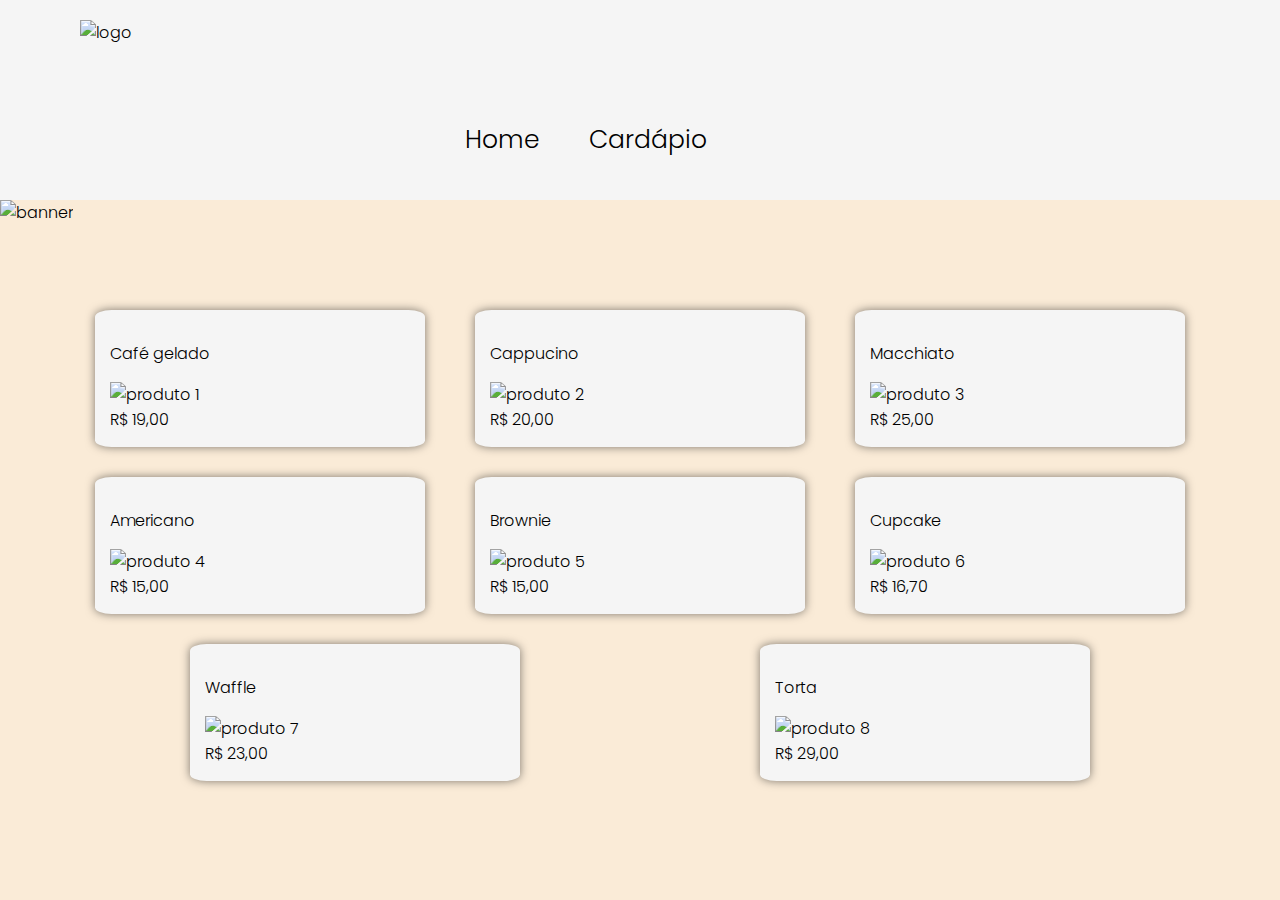
==== cardapio.html @ 8c59f695 "Add files via upload" ====
<!DOCTYPE html>
<html lang="pt-br">

<head>
    <meta charset="UTF-8">
    <meta name="viewport" content="width=device-width, initial-scale=1.0">
    <link rel="stylesheet" href="css/styles.css">
    <title>site</title>
    <link
        href="https://fonts.googleapis.com/css2?family=Poppins:ital,wght@0,100;0,200;0,300;0,400;0,500;0,600;0,700;0,800;0,900;1,100;1,200;1,300;1,400;1,500;1,600;1,700;1,800;1,900&display=swap"
        rel="stylesheet">
        <link rel="stylesheet" href="css/style.css">
    <title>promoção</title>
</head>
<body>
<header> 
    <img src="imagem/logo lumiere.png" class="logo" alt="logo">

<nav class="menu">
    <ul>
        <li><a href="Home.html">Home</a></li>
        <li><a href="cardapio.html">Cardápio</a></li>
    </ul>
    </nav>
    </header>

    <section>
        <img src="imagem/vitrine.jpg" width="100%" alt="banner">
    
        </section>



<main>
    <section class="conteiner">

    <div class="product">
        <p>Café gelado</p>
        <img src="imagem/café gelado.jpg" alt="produto 1">
        <div>R$ 19,00</div>
    </div>

    <div class="product ">
            <p>Cappucino</p>
            <img src="imagem/cappucino.jpg" alt="produto 2">
            <div>R$ 20,00</div>
        </div>

        <div class="product">
            <p>Macchiato</p>
            <img src="imagem/frapuccino.jpg" alt="produto 3">
            <div>R$ 25,00</div>
        </div>

        <div class="product">
            <p>Americano</p>
            <img src="imagem/americano.jpg" alt="produto 4">
            <div>R$ 15,00</div>
        </div>

        <div class="product">
            <p>Brownie</p>
            <img src="imagem/brownie.jpg" alt="produto 5">
            <div>R$ 15,00</div>
        </div>

        <div class="product">
            <p>Cupcake</p>
            <img src="imagem/cupcake.jpg" alt="produto 6">
            <div>R$ 16,70</div>
        </div>

        <div class="product">
            <p>Waffle</p>
            <img src="imagem/waffle.jpg" alt="produto 7">
            <div>R$ 23,00</div>
        </div>

        <div class="product">
            <p>Torta</p>
            <img src="imagem/torta.jpg" alt="produto 8">
            <div>R$ 29,00</div>
        </div>
---- css/styles.css ----
body {
    font-family: "Poppins", sans-serif;
    font-weight: 300;
    font-style: normal;
    margin: 0%;
    padding: relative;
    background-color: antiquewhite;
}

h2 {
    text-transform: uppercase;
}

.logo {
    position: relative;
    float: left;
    margin: 20px 20px 0 80px;
    width: 300px;
}

.menu {
    position: relative;
    float: left;
}

nav ul li {
    color: rgb(0, 0, 0);
    text-transform: capitalize;
    list-style: none;
    position: relative;
    float: left;
    padding: 25px;
    margin-top: 80px;
    font-size: 25px;
}

nav ul li a {
    color: rgb(0, 0, 0);
    text-decoration: none;

}

nav ul li a:hover {
    color: rgb(255, 255, 255);
    text-decoration: none;
    background-color: #bdb7b5cc;
    height: 15px;
    padding: 5px;
    font-size: 20px;
}



header {
    background-color: whitesmoke;
    height: 200px;
}

main {
    
    height: auto;
    margin: 0;
    padding: 50px;
}

.divisor {
    width: 100%;
    height: 80px;
    background-color: whitesmoke
}

image {
    display: block;
}

.conteiner {
    display: flex;
    flex-wrap: wrap;
    justify-content: space-around;
    padding: 20px;
}

.product {
    background-color: whitesmoke;
    width: 300px;
    margin: 15px;
    padding: 15px;
    box-shadow: 0 0 10px rgb(0, 0, 0, 0.5);
    border-radius: 5%;
}

.product img {
    max-width: 100%;
    height: auto;
}

.product h3 {
    font-size: 20px;
    color: #333;
}

.product .price {
    font-size: 18px;
    color: #312922;
}

.informacao {}

.about-section {
    display: flex;
    /* Faz com que a imagem e o texto fiquem lado a lado */
    align-items: center;
    /* Alinha verticalmente no centro */
    justify-content: space-between;
    /* Coloca espaço entre a imagem e o texto */
    margin-top: 30px;
}

.about-section .image {
    flex: 1;
    /* Tamanho proporcional para a imagem */
    margin-right: 20px;
    /* Espaçamento entre imagem e texto */
    margin-bottom: 40px;
    background-color: whitesmoke;
    padding: 20px;
    border-radius: 5%;
    box-shadow: 0 0 10px rgb(0, 0, 0, 0.5);
}

.about-section .text {
    flex: 2;
    /* O texto vai ocupar o dobro de espaço em relação à imagem */
}

.about-section img {
    max-width: 100%;
    /* Garante que a imagem não fique maior que o container */
    height: auto;
    /* Mantém a proporção da imagem */
}


.centralizar {
    margin: 0% auto;
    max-width: 100%;
    width: 1200px;
}


footer{
    color: rgb(0, 0, 0);
    background-color: whitesmoke;
    text-align: left;
    height: 80px;
    width: 100%;
    position: relative;
    float: left;
    clear: both;
}
footer p{
    text-align: center;
}
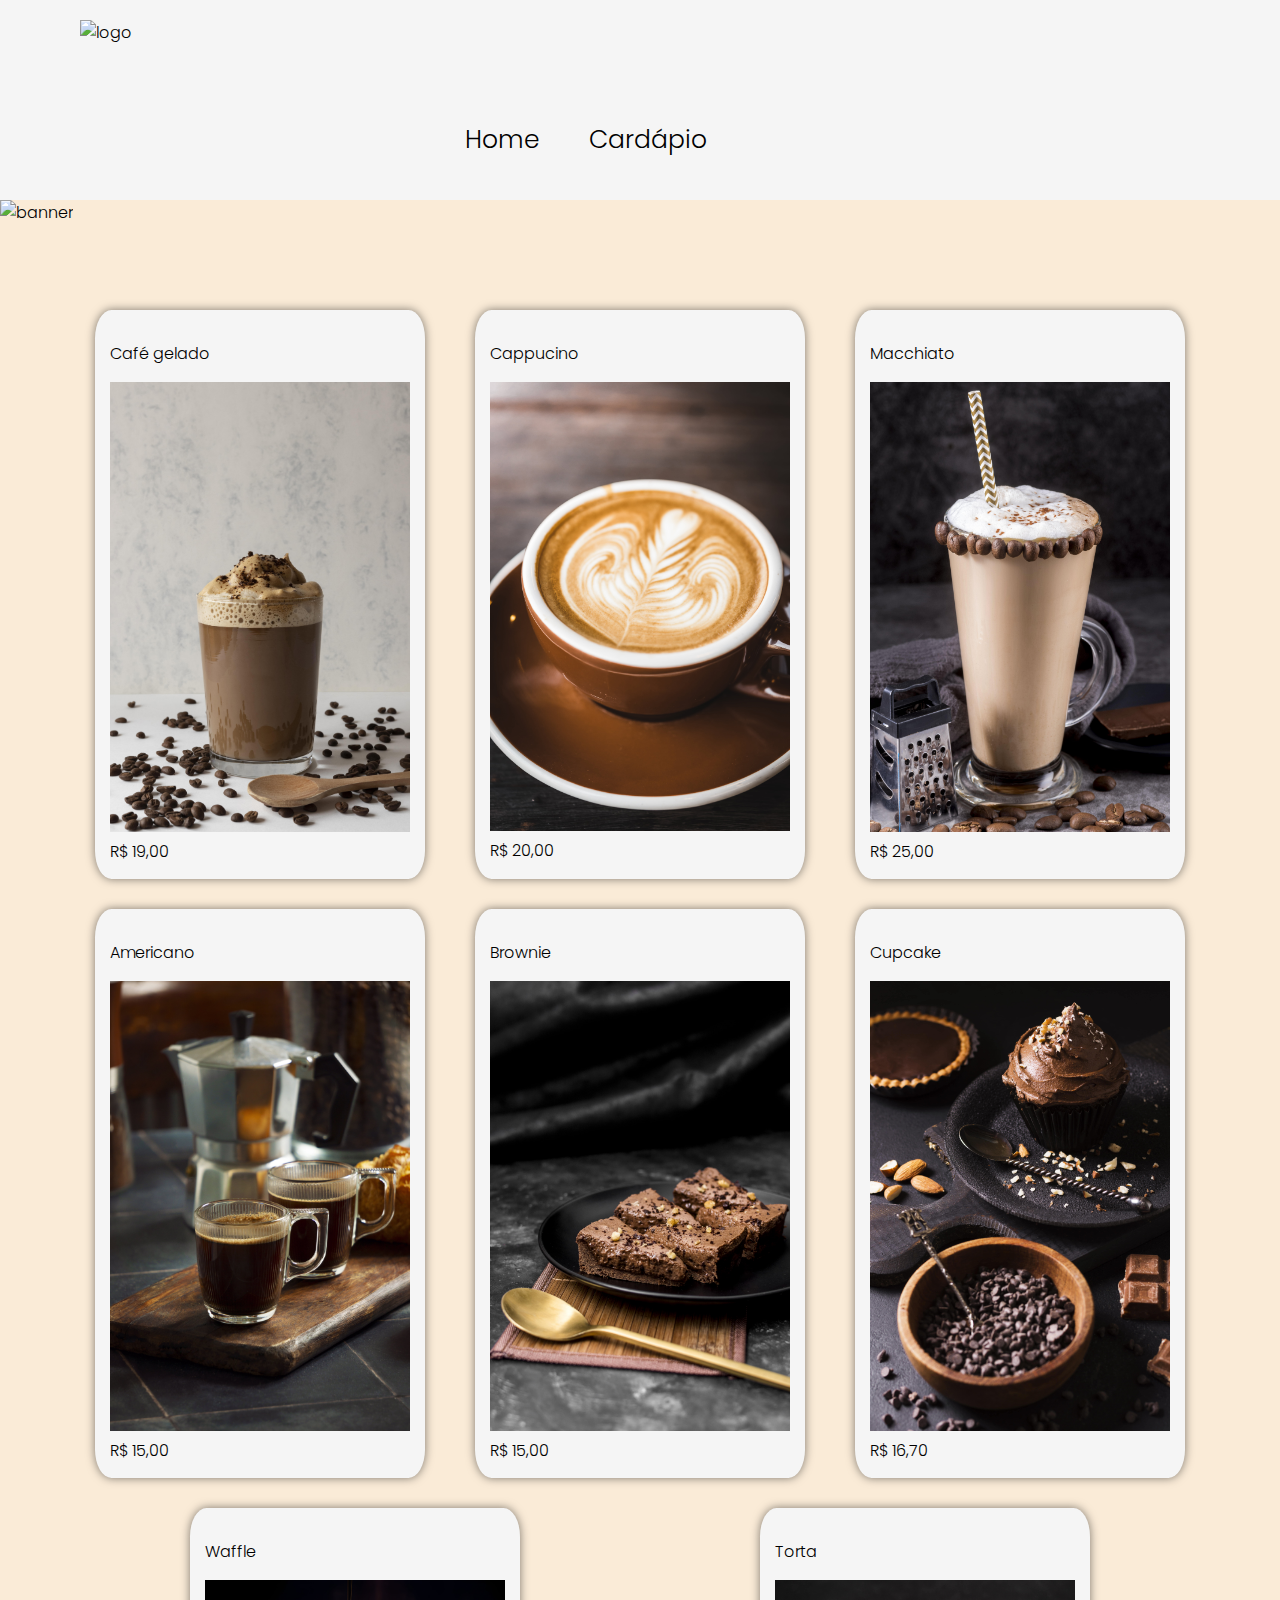
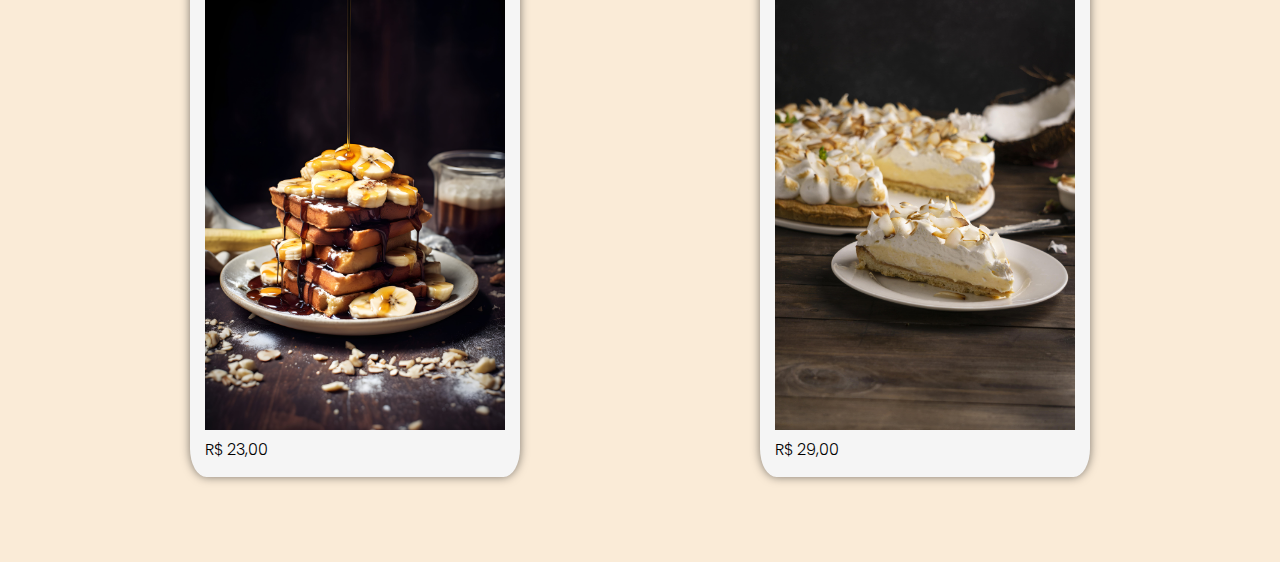
==== commit 182e87c6: "Add files via upload" ====
--- a/cardapio.html
+++ b/cardapio.html
@@ -36,49 +36,49 @@
 
     <div class="product">
         <p>Café gelado</p>
-        <img src="imagem/café gelado.jpg" alt="produto 1">
+        <img src="imagem/café gelado-min.jpg" alt="produto 1">
         <div>R$ 19,00</div>
     </div>
 
     <div class="product ">
             <p>Cappucino</p>
-            <img src="imagem/cappucino.jpg" alt="produto 2">
+            <img src="imagem/cappucino-min.jpg" alt="produto 2">
             <div>R$ 20,00</div>
         </div>
 
         <div class="product">
             <p>Macchiato</p>
-            <img src="imagem/frapuccino.jpg" alt="produto 3">
+            <img src="imagem/frapuccino-min.jpg" alt="produto 3">
             <div>R$ 25,00</div>
         </div>
 
         <div class="product">
             <p>Americano</p>
-            <img src="imagem/americano.jpg" alt="produto 4">
+            <img src="imagem/americano-min.jpg" alt="produto 4">
             <div>R$ 15,00</div>
         </div>
 
         <div class="product">
             <p>Brownie</p>
-            <img src="imagem/brownie.jpg" alt="produto 5">
+            <img src="imagem/brownie-min.jpg" alt="produto 5">
             <div>R$ 15,00</div>
         </div>
 
         <div class="product">
             <p>Cupcake</p>
-            <img src="imagem/cupcake.jpg" alt="produto 6">
+            <img src="imagem/cupcake-min.jpg" alt="produto 6">
             <div>R$ 16,70</div>
         </div>
 
         <div class="product">
             <p>Waffle</p>
-            <img src="imagem/waffle.jpg" alt="produto 7">
+            <img src="imagem/waffle-min.jpg" alt="produto 7">
             <div>R$ 23,00</div>
         </div>
 
         <div class="product">
             <p>Torta</p>
-            <img src="imagem/torta.jpg" alt="produto 8">
+            <img src="imagem/torta-min.jpg" alt="produto 8">
             <div>R$ 29,00</div>
         </div>
     
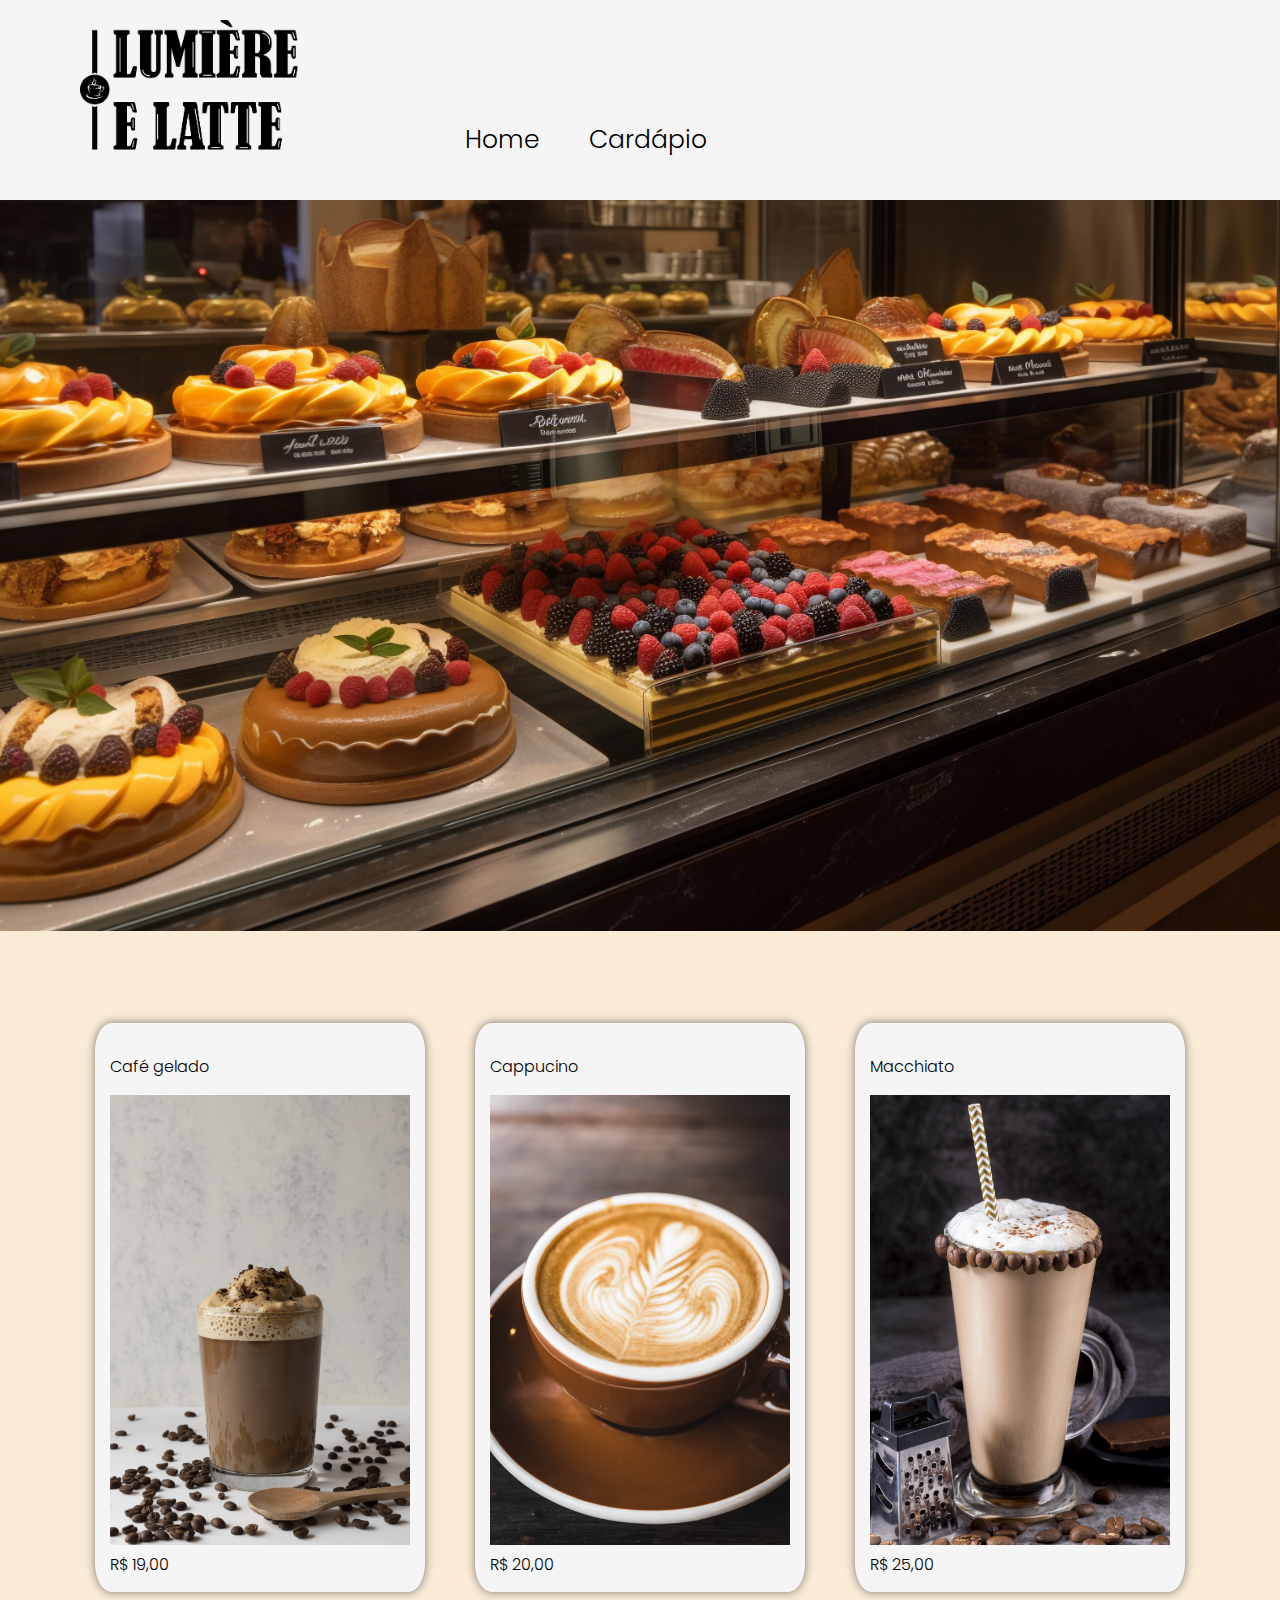
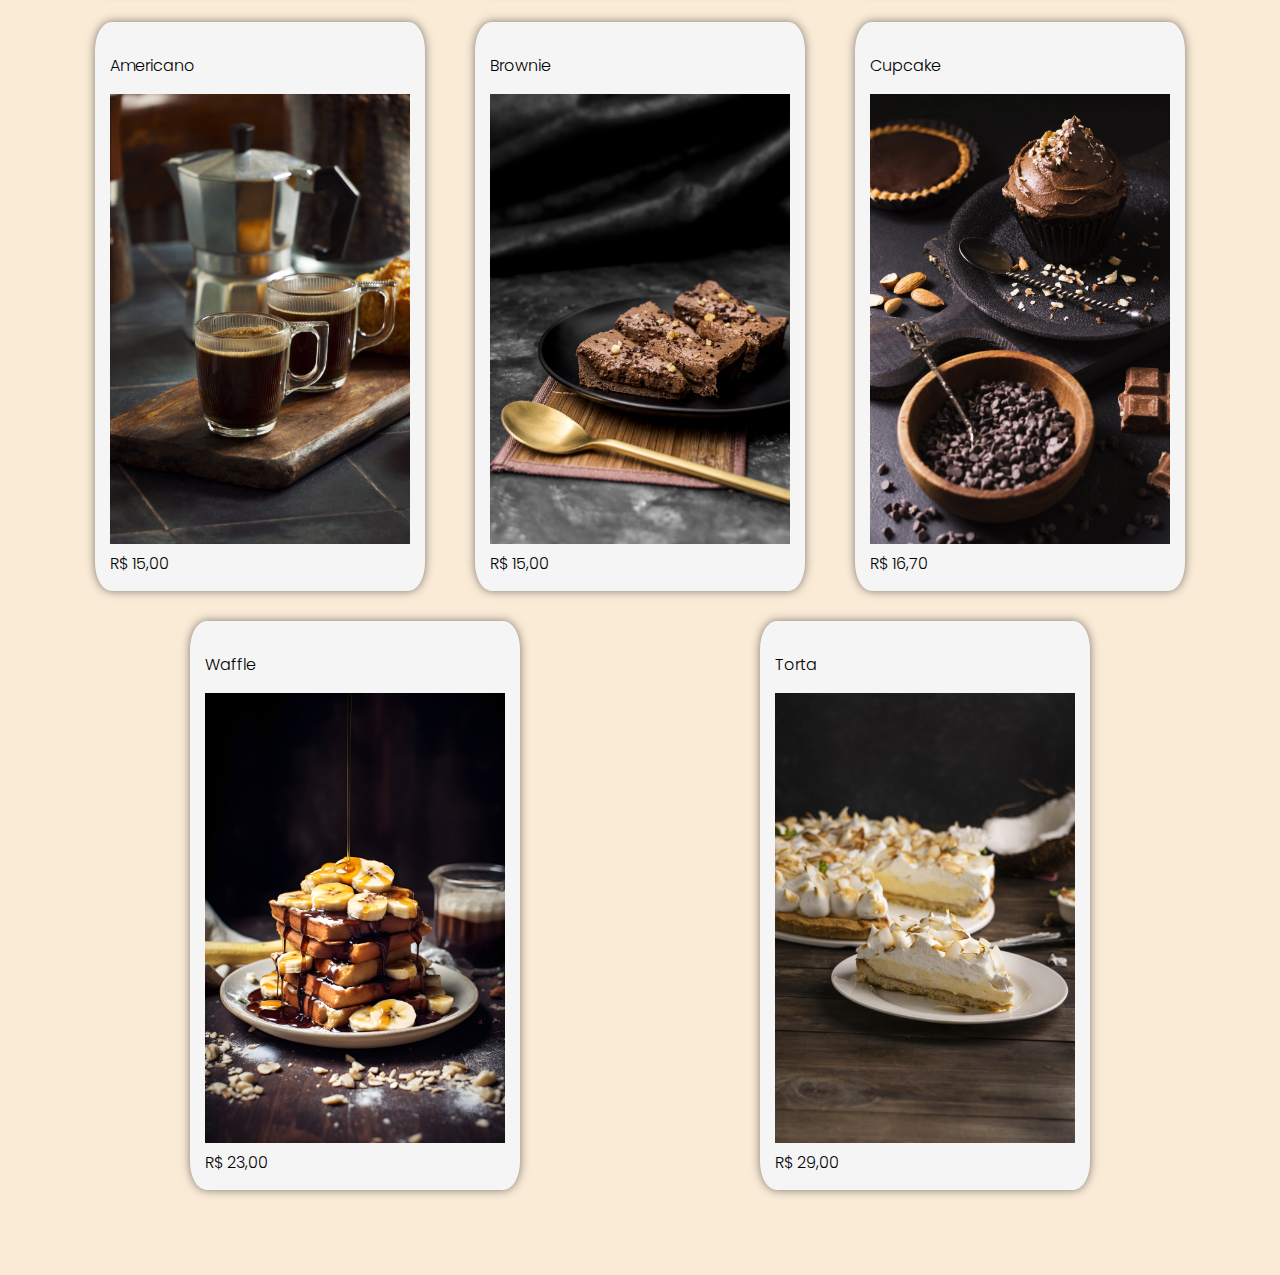
==== commit d210c7bd: "Add files via upload" ====
--- a/cardapio.html
+++ b/cardapio.html
@@ -14,7 +14,7 @@
 </head>
 <body>
 <header> 
-    <img src="imagem/logo lumiere.png" class="logo" alt="logo">
+    <img src="imagem/logo lumiére-min.png" class="logo" alt="logo">
 
 <nav class="menu">
     <ul>
@@ -25,7 +25,7 @@
     </header>
 
     <section>
-        <img src="imagem/vitrine.jpg" width="100%" alt="banner">
+        <img src="imagem/vitrine-min.jpg" width="100%" alt="banner">
     
         </section>
 
